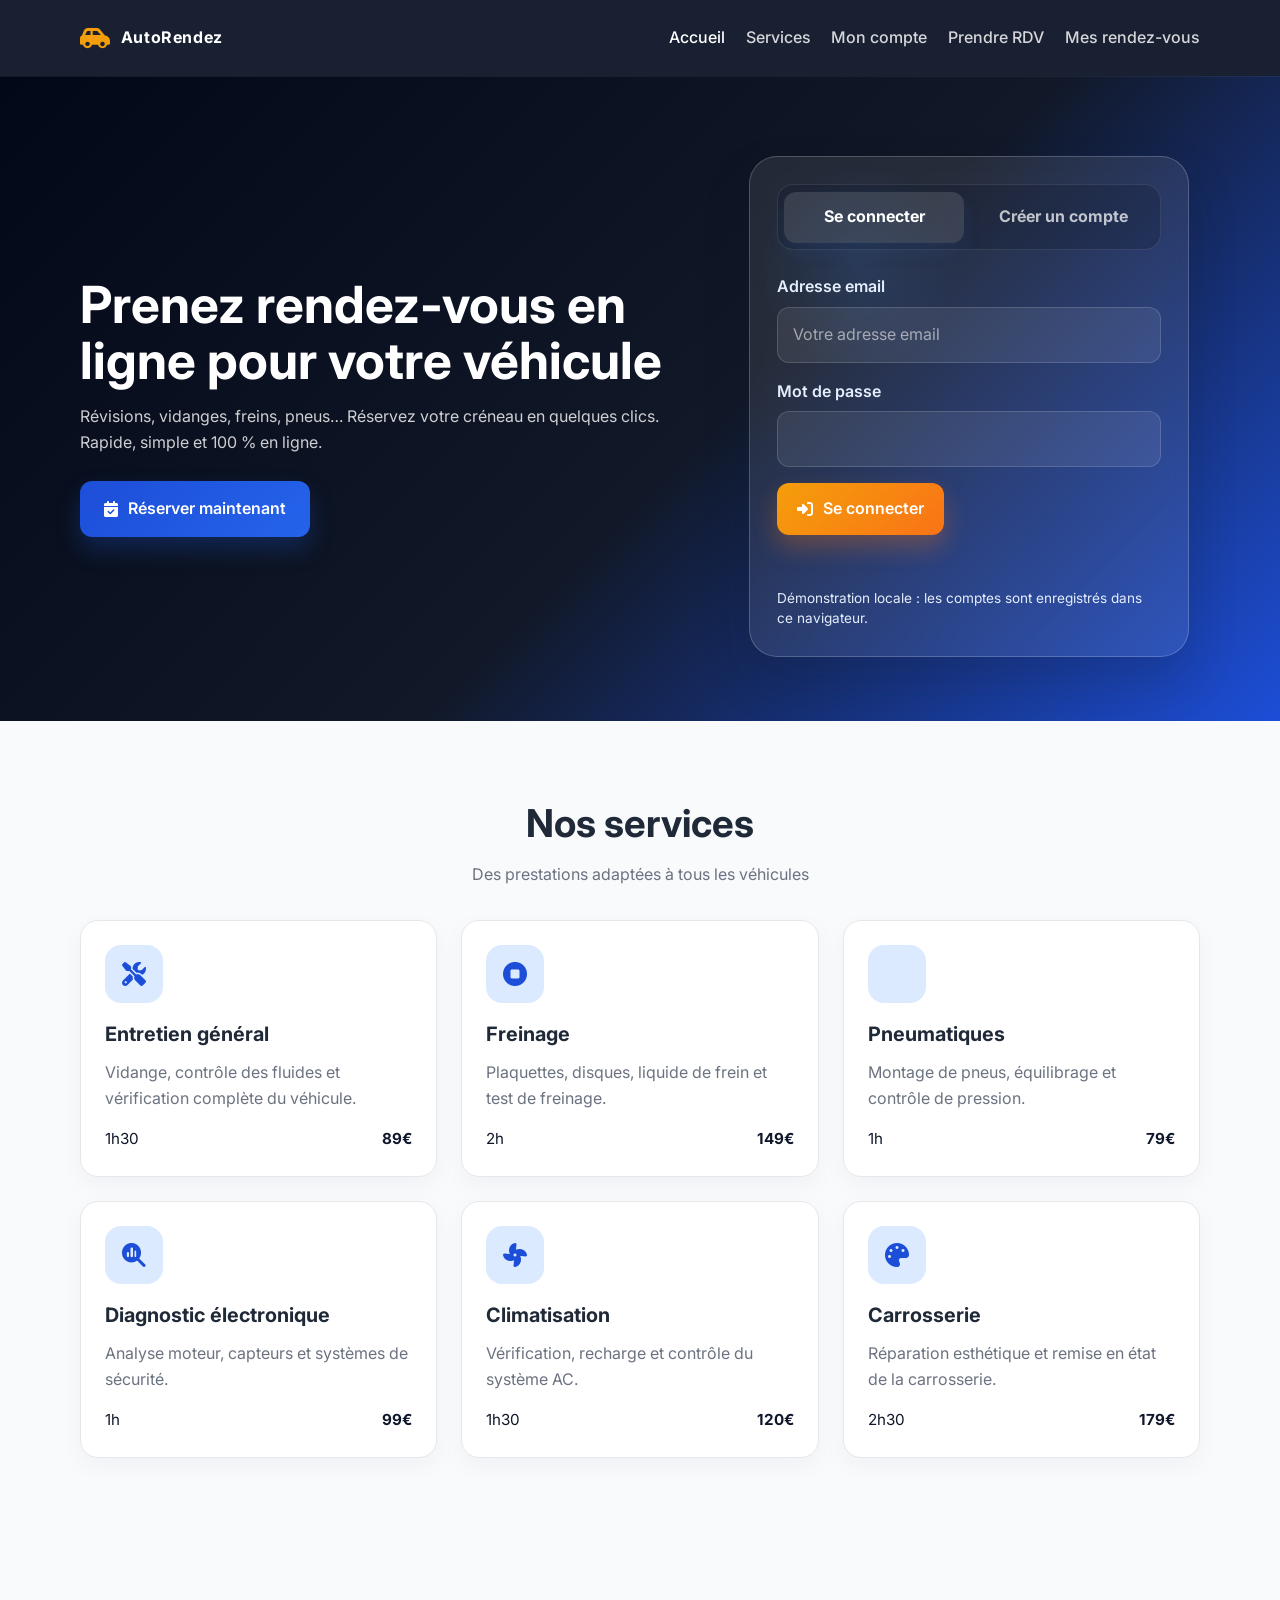
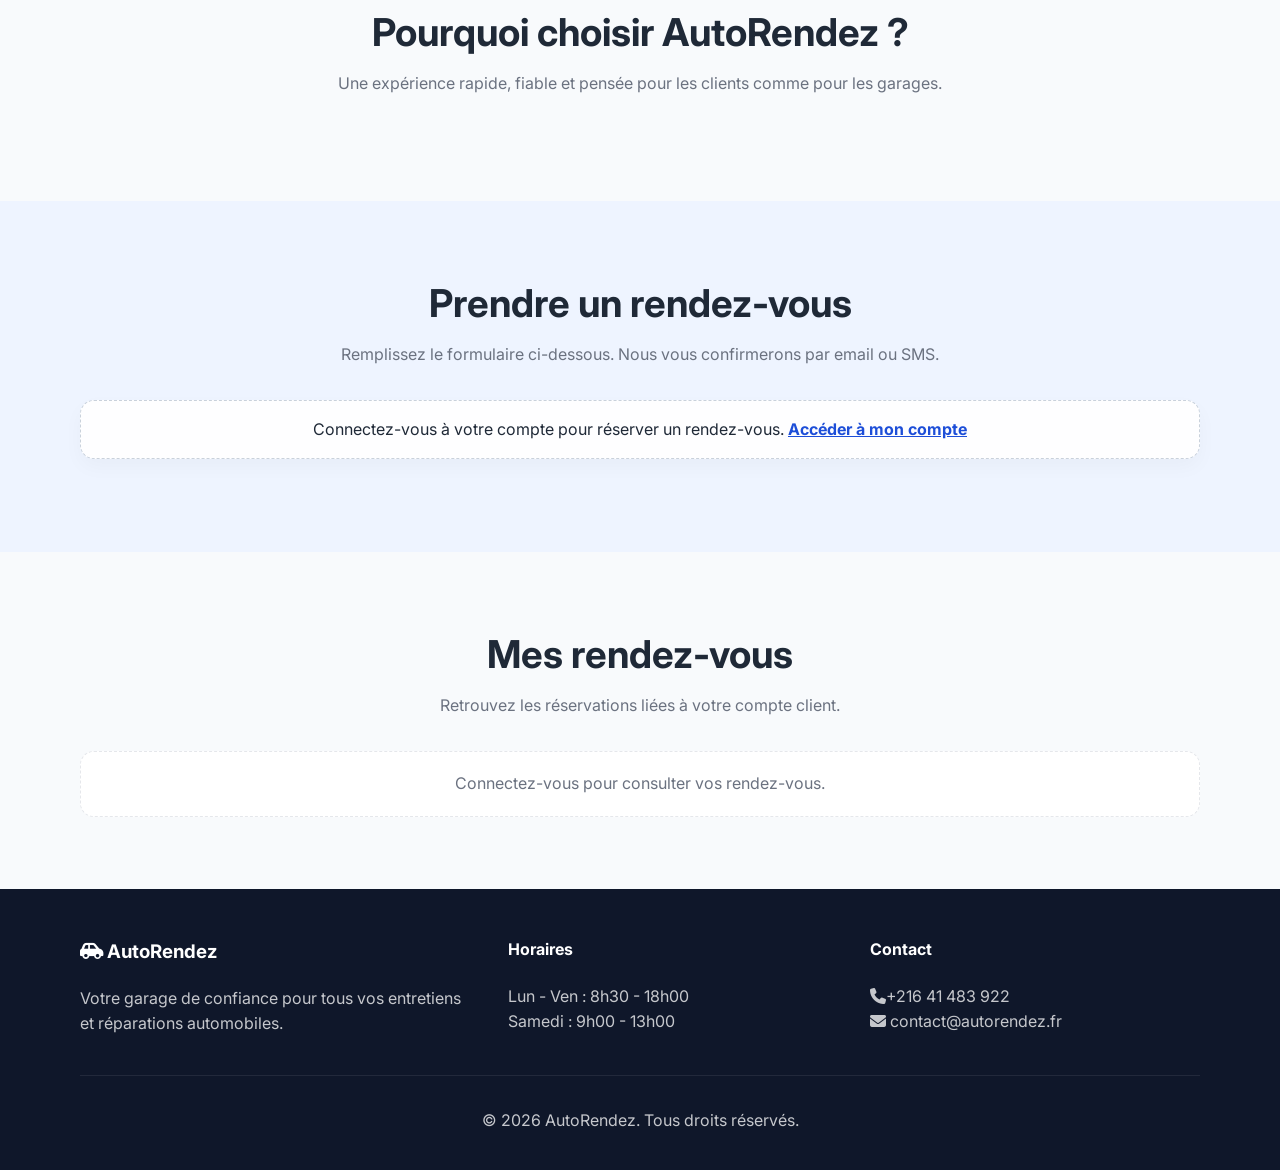
==== index.html @ a3cff9a9 "Initial project upload" ====
<!DOCTYPE html>
<html lang="fr">
<head>
  <meta charset="UTF-8">
  <meta name="viewport" content="width=device-width, initial-scale=1.0">
  <meta name="theme-color" content="#0f172a">
  <meta name="apple-mobile-web-app-capable" content="yes">
  <link rel="manifest" href="manifest.webmanifest">
  <title>AutoRendez — Prise de rendez-vous garage automobile</title>
  <link rel="stylesheet" href="css/styles.css">
  <link rel="stylesheet" href="https://cdnjs.cloudflare.com/ajax/libs/font-awesome/6.5.1/css/all.min.css">
  <link href="https://fonts.googleapis.com/css2?family=Inter:wght@400;500;600;700&display=swap" rel="stylesheet">
</head>
<body>
  <header class="header">
    <div class="container header-content">
      <a href="index.html" class="logo">
        <i class="fas fa-car-side"></i>
        <span>AutoRendez</span>
      </a>
      <nav class="nav">
        <a href="#accueil" class="nav-link active">Accueil</a>
        <a href="#services" class="nav-link">Services</a>
        <a href="#compte" class="nav-link">Mon compte</a>
        <a href="#rdv" class="nav-link">Prendre RDV</a>
        <a href="#mes-rdv" class="nav-link">Mes rendez-vous</a>
      </nav>
      <button type="button" class="btn btn-primary btn-sm pwa-install-btn hidden" data-install-app>
        <i class="fas fa-download"></i> Installer l’app
      </button>
      <button class="mobile-menu-btn" id="mobileMenuBtn" aria-label="Menu mobile">
        <i class="fas fa-bars"></i>
      </button>
    </div>
  </header>
  <p id="pwaStatus" class="pwa-status hidden" role="status" aria-live="polite"></p>

  <div class="mobile-nav" id="mobileNav">
    <a href="#accueil" class="nav-link">Accueil</a>
    <a href="#services" class="nav-link">Services</a>
    <a href="#compte" class="nav-link">Mon compte</a>
    <a href="#rdv" class="nav-link">Prendre RDV</a>
    <a href="#mes-rdv" class="nav-link">Mes rendez-vous</a>
  </div>

  <section id="accueil" class="hero">
    <div class="container hero-content">
      <div class="hero-text">
        <h1>Prenez rendez-vous en ligne pour votre véhicule</h1>
        <p>Révisions, vidanges, freins, pneus… Réservez votre créneau en quelques clics. Rapide, simple et 100 % en ligne.</p>
        <a href="#rdv" class="btn btn-primary btn-lg">
          <i class="fas fa-calendar-check"></i> Réserver maintenant
        </a>
      </div>

      <div class="hero-auth">
        <div id="accountForms" class="account-card">
          <div class="auth-tabs" role="tablist" aria-label="Accès à votre compte">
            <button type="button" class="auth-tab active" id="loginTab" role="tab" aria-selected="true" aria-controls="loginForm">
              Se connecter
            </button>
            <button type="button" class="auth-tab" id="registerTab" role="tab" aria-selected="false" aria-controls="registerForm">
              Créer un compte
            </button>
          </div>

          <form id="loginForm" class="auth-form" role="tabpanel" aria-labelledby="loginTab">
            <div class="form-group">
              <label for="loginEmail">Adresse email</label>
              <input type="email" id="loginEmail" name="email" autocomplete="username" placeholder="Votre adresse email" required>
            </div>
            <div class="form-group">
              <label for="loginPassword">Mot de passe</label>
              <input type="password" id="loginPassword" name="password" autocomplete="current-password" required>
            </div>
            <button type="submit" class="btn btn-primary">
              <i class="fas fa-right-to-bracket"></i> Se connecter
            </button>
          </form>

          <form id="registerForm" class="auth-form hidden" role="tabpanel" aria-labelledby="registerTab">
            <div class="form-grid">
              <div class="form-group">
                <label for="accountName">Nom complet</label>
                <input type="text" id="accountName" name="nom" autocomplete="name" required>
              </div>
              <div class="form-group">
                <label for="accountPhone">Téléphone</label>
                <input type="tel" id="accountPhone" name="telephone" autocomplete="tel" required>
              </div>
              <div class="form-group">
                <label for="registerEmail">Adresse email</label>
                <input type="email" id="registerEmail" name="email" autocomplete="email" required>
              </div>
              <div class="form-group">
                <label for="registerPassword">Mot de passe (8 caractères minimum)</label>
                <input type="password" id="registerPassword" name="password" autocomplete="new-password" minlength="8" required>
              </div>
              <div class="form-group">
                <label for="confirmPassword">Confirmer le mot de passe</label>
                <input type="password" id="confirmPassword" name="confirmPassword" autocomplete="new-password" minlength="8" required>
              </div>
            </div>
            <button type="submit" class="btn btn-primary">
              <i class="fas fa-user-plus"></i> Créer mon compte
            </button>
          </form>
          <p id="authMessage" class="auth-message" role="status" aria-live="polite"></p>
          <p class="auth-notice">Démonstration locale : les comptes sont enregistrés dans ce navigateur.</p>
        </div>
      </div>
    </div>
  </section>

  <section id="services" class="section">
    <div class="container">
      <div class="section-header">
        <h2>Nos services</h2>
        <p>Des prestations adaptées à tous les véhicules</p>
      </div>
      <div class="services-grid" id="servicesGrid"></div>
    </div>
  </section>

  <section id="compte" class="section">
    <div class="container">
      <div class="section-header">
        <h2>Pourquoi choisir AutoRendez ?</h2>
        <p>Une expérience rapide, fiable et pensée pour les clients comme pour les garages.</p>
      </div>

      <div id="accountWelcome" class="account-card account-welcome hidden">
        <div>
          <h3>Bonjour, <span id="welcomeName"></span> !</h3>
          <p>Vous êtes connecté avec <span id="welcomeEmail"></span>.</p>
        </div>
        <button type="button" id="logoutButton" class="btn btn-outline">
          <i class="fas fa-right-from-bracket"></i> Se déconnecter
        </button>
      </div>
    </div>
  </section>

  <section id="rdv" class="section section-alt">
    <div class="container">
      <div class="section-header">
        <h2>Prendre un rendez-vous</h2>
        <p>Remplissez le formulaire ci-dessous. Nous vous confirmerons par email ou SMS.</p>
      </div>

      <p id="bookingAuthNotice" class="auth-required">Connectez-vous à votre compte pour réserver un rendez-vous. <a href="#compte">Accéder à mon compte</a></p>

      <form id="bookingForm" class="booking-form hidden">
        <div class="form-grid">
          <div class="form-group">
            <label for="nom">Nom complet *</label>
            <input type="text" id="nom" name="nom" required placeholder="Jean Dupont" readonly>
          </div>
          <div class="form-group">
            <label for="email">Email *</label>
            <input type="email" id="email" name="email" required placeholder="jean.dupont@email.com" readonly>
          </div>
          <div class="form-group">
            <label for="telephone">Téléphone *</label>
            <input type="tel" id="telephone" name="telephone" required placeholder="+216 41 483 922" readonly>
          </div>
          <div class="form-group">
            <label for="marque">Marque du véhicule *</label>
            <input type="text" id="marque" name="marque" required placeholder="Peugeot, Renault, Toyota…">
          </div>
          <div class="form-group">
            <label for="modele">Modèle *</label>
            <input type="text" id="modele" name="modele" required placeholder="301, Clio, Corolla…">
          </div>
          <div class="form-group">
            <label for="annee">Année</label>
            <input type="number" id="annee" name="annee" min="1990" max="2026" placeholder="2020">
          </div>
          <div class="form-group">
            <label for="immatriculation">Immatriculation</label>
            <input type="text" id="immatriculation" name="immatriculation" placeholder="123TUN4546">
          </div>
          <div class="form-group">
            <label for="service">Service souhaité *</label>
            <select id="service" name="service" required>
              <option value="">-- Choisir un service --</option>
            </select>
          </div>
          <div class="form-group">
            <label for="date">Date souhaitée *</label>
            <input type="date" id="date" name="date" required>
          </div>
          <div class="form-group">
            <label for="creneau">Créneau horaire *</label>
            <select id="creneau" name="creneau" required>
              <option value="">-- Choisir un créneau --</option>
              <option value="08:30">08:30 - 09:30</option>
              <option value="09:30">09:30 - 10:30</option>
              <option value="10:30">10:30 - 11:30</option>
              <option value="11:30">11:30 - 12:30</option>
              <option value="14:00">14:00 - 15:00</option>
              <option value="15:00">15:00 - 16:00</option>
              <option value="16:00">16:00 - 17:00</option>
              <option value="17:00">17:00 - 18:00</option>
            </select>
          </div>
        </div>
        <p id="bookingAvailability" class="auth-notice" role="status" aria-live="polite"></p>

        <div class="form-group full">
          <label for="message">Message / remarques</label>
          <textarea id="message" name="message" rows="3" placeholder="Problème rencontré, demande particulière…"></textarea>
        </div>

        <div class="form-actions">
          <button type="submit" class="btn btn-primary btn-lg">
            <i class="fas fa-check"></i> Confirmer le rendez-vous
          </button>
        </div>
      </form>

      <div id="bookingSuccess" class="alert alert-success hidden">
        <i class="fas fa-check-circle"></i>
        <div>
          <strong>Rendez-vous enregistré !</strong>
          <p>Votre demande a bien été prise en compte. Vous recevrez une confirmation par email ou par SMS.</p>
          <button type="button" id="bookingPrintButton" class="btn btn-outline hidden">
            <i class="fas fa-file-pdf"></i> Imprimer / enregistrer en PDF
          </button>
        </div>
      </div>
    </div>      
  </section>

  <section id="mes-rdv" class="section">
    <div class="container">
      <div class="section-header">
        <h2>Mes rendez-vous</h2>
        <p>Retrouvez les réservations liées à votre compte client.</p>
      </div>

      <div id="myAppointments" class="appointments-list">
        <p class="empty-state">Connectez-vous pour consulter vos rendez-vous.</p>
      </div>
    </div>
  </section>

  <div id="bookingPrintDocument" class="booking-print-document" aria-hidden="true"></div>

  <footer class="footer">
    <div class="container">
      <div class="footer-grid">
        <div>
          <h3><i class="fas fa-car-side"></i> AutoRendez</h3>
          <p>Votre garage de confiance pour tous vos entretiens et réparations automobiles.</p>
        </div>
        <div>
          <h4>Horaires</h4>
          <p>Lun - Ven : 8h30 - 18h00<br>Samedi : 9h00 - 13h00</p>
        </div>
        <div>
          <h4>Contact</h4>
          <p><i class="fas fa-phone"></i>+216 41 483 922<br>
             <i class="fas fa-envelope"></i> contact@autorendez.fr</p>
        </div>
      </div>
      <div class="footer-bottom">
        <p>&copy; 2026 AutoRendez. Tous droits réservés.</p>
      </div>
    </div>
  </footer>

  <script src="js/app.js"></script>
  <script src="js/client.js"></script>

  <script>
    (() => {
      if (window.__autorendezAuthInlineLoaded) return;
      window.__autorendezAuthInlineLoaded = true;

      const ACCOUNTS_KEY = 'autorendez_accounts';
      const SESSION_KEY = 'autorendez_client_session';
      const PASSWORD_ITERATIONS = 120000;

      const normalizeEmail = (email) => String(email || '').trim().toLowerCase();

      const getAccounts = () => {
        const raw = localStorage.getItem(ACCOUNTS_KEY);
        const accounts = raw ? JSON.parse(raw) : [];
        return Array.isArray(accounts) ? accounts : [];
      };

      const setAuthMessage = (message) => {
        const messageElement = document.getElementById('authMessage');
        if (!messageElement) return;
        messageElement.textContent = message;
        messageElement.classList.remove('success');
      };

      const encodeBytes = (bytes) => btoa(String.fromCharCode(...bytes));
      const decodeBytes = (value) => Uint8Array.from(atob(value), (character) => character.charCodeAt(0));

      const hashPassword = async (password, salt = window.crypto.getRandomValues(new Uint8Array(16))) => {
        if (!window.crypto || !window.crypto.subtle) {
          throw new Error('Le stockage sécurisé des mots de passe nécessite un navigateur moderne et une page servie en HTTPS ou sur localhost.');
        }

        const key = await window.crypto.subtle.importKey(
          'raw',
          new TextEncoder().encode(password),
          'PBKDF2',
          false,
          ['deriveBits']
        );

        const hash = await window.crypto.subtle.deriveBits({
          name: 'PBKDF2',
          salt,
          iterations: PASSWORD_ITERATIONS,
          hash: 'SHA-256'
        }, key, 256);

        return {
          salt: encodeBytes(salt),
          passwordHash: encodeBytes(new Uint8Array(hash))
        };
      };

      const verifyPassword = async (password, account) => {
        const result = await hashPassword(password, decodeBytes(account.salt));
        return result.passwordHash === account.passwordHash;
      };

      const showAccount = (account) => {
        const accountForms = document.getElementById('accountForms');
        const accountWelcome = document.getElementById('accountWelcome');
        const welcomeName = document.getElementById('welcomeName');
        const welcomeEmail = document.getElementById('welcomeEmail');
        const bookingAuthNotice = document.getElementById('bookingAuthNotice');
        const bookingForm = document.getElementById('bookingForm');

        if (accountForms) accountForms.classList.add('hidden');
        if (accountWelcome) accountWelcome.classList.remove('hidden');
        if (welcomeName) welcomeName.textContent = account.nom;
        if (welcomeEmail) welcomeEmail.textContent = account.email;
        if (bookingAuthNotice) bookingAuthNotice.classList.add('hidden');
        if (bookingForm) {
          bookingForm.classList.remove('hidden');
          bookingForm.elements.nom.value = account.nom;
          bookingForm.elements.email.value = account.email;
          bookingForm.elements.telephone.value = account.telephone;
        }
      };

      document.addEventListener('DOMContentLoaded', () => {
        if (window.handleLogin && window.handleRegistration) return;

        const loginForm = document.getElementById('loginForm');
        const registerForm = document.getElementById('registerForm');
        const loginTab = document.getElementById('loginTab');
        const registerTab = document.getElementById('registerTab');
        const logoutButton = document.getElementById('logoutButton');

        if (!loginForm || !registerForm) return;

        const showSignedOut = () => {
          const accountForms = document.getElementById('accountForms');
          const accountWelcome = document.getElementById('accountWelcome');
          const bookingAuthNotice = document.getElementById('bookingAuthNotice');
          const bookingForm = document.getElementById('bookingForm');
          const bookingSuccess = document.getElementById('bookingSuccess');

          if (accountForms) accountForms.classList.remove('hidden');
          if (accountWelcome) accountWelcome.classList.add('hidden');
          if (bookingAuthNotice) bookingAuthNotice.classList.remove('hidden');
          if (bookingForm) {
            bookingForm.classList.add('hidden');
            bookingForm.reset();
          }
          if (bookingSuccess) bookingSuccess.classList.add('hidden');
        };

        const setAccountFormMode = (mode) => {
          const isRegisterMode = mode === 'register';
          loginForm.classList.toggle('hidden', isRegisterMode);
          registerForm.classList.toggle('hidden', !isRegisterMode);
          loginTab?.classList.toggle('active', !isRegisterMode);
          registerTab?.classList.toggle('active', isRegisterMode);
          loginTab?.setAttribute('aria-selected', String(!isRegisterMode));
          registerTab?.setAttribute('aria-selected', String(isRegisterMode));
          setAuthMessage('');
        };

        loginTab?.addEventListener('click', () => setAccountFormMode('login'));
        registerTab?.addEventListener('click', () => setAccountFormMode('register'));

        loginForm.addEventListener('submit', async (event) => {
          event.preventDefault();
          const formData = new FormData(loginForm);
          const email = normalizeEmail(formData.get('email'));
          const password = String(formData.get('password') || '');

          try {
            const account = getAccounts().find((savedAccount) => normalizeEmail(savedAccount.email) === email);
            if (!account || !(await verifyPassword(password, account))) {
              setAuthMessage('Adresse email ou mot de passe incorrect.');
              return;
            }

            sessionStorage.setItem(SESSION_KEY, email);
            loginForm.reset();
            showAccount(account);
          } catch (error) {
            setAuthMessage(error.message || 'Impossible de se connecter. Vérifiez le stockage de votre navigateur.');
          }
        });

        registerForm.addEventListener('submit', async (event) => {
          event.preventDefault();
          const formData = new FormData(registerForm);
          const nom = String(formData.get('nom') || '').trim();
          const telephone = String(formData.get('telephone') || '').trim();
          const email = normalizeEmail(formData.get('email'));
          const password = String(formData.get('password') || '');
          const confirmPassword = String(formData.get('confirmPassword') || '');

          if (password !== confirmPassword) {
            setAuthMessage('Les deux mots de passe ne correspondent pas.');
            return;
          }

          try {
            const accounts = getAccounts();
            if (accounts.some((account) => normalizeEmail(account.email) === email)) {
              setAuthMessage('Un compte existe déjà avec cette adresse email.');
              return;
            }

            const credentials = await hashPassword(password);
            const account = { nom, telephone, email, ...credentials };
            localStorage.setItem(ACCOUNTS_KEY, JSON.stringify([...accounts, account]));
            sessionStorage.setItem(SESSION_KEY, email);
            registerForm.reset();
            showAccount(account);
          } catch (error) {
            setAuthMessage(error.message || 'Impossible de créer le compte. Vérifiez le stockage de votre navigateur.');
          }
        });

        logoutButton?.addEventListener('click', () => {
          try {
            sessionStorage.removeItem(SESSION_KEY);
            showSignedOut();
            setAuthMessage('');
          } catch (error) {
            setAuthMessage('Impossible de fermer la session. Vérifiez le stockage de votre navigateur.');
          }
        });

        try {
          const sessionEmail = sessionStorage.getItem(SESSION_KEY);
          const account = sessionEmail && getAccounts().find((savedAccount) => normalizeEmail(savedAccount.email) === sessionEmail);
          if (account) {
            showAccount(account);
          } else {
            showSignedOut();
          }
        } catch (error) {
          showSignedOut();
          setAuthMessage(error.message || 'Impossible de charger votre compte.');
        }
      });
    })();
  </script>
  <script src="js/pwa.js"></script>
</body>
</html>
---- css/styles.css ----
:root {
  --primary: #0f172a;
  --primary-light: #1d4ed8;
  --primary-soft: #dbeafe;
  --accent: #f59e0b;
  --danger: #dc2626;
  --success: #16a34a;
  --text: #1f2937;
  --muted: #6b7280;
  --border: #e5e7eb;
  --bg: #f8fafc;
  --white: #ffffff;
  --shadow: 0 18px 38px rgba(15, 23, 42, 0.08);
}

* {
  box-sizing: border-box;
}

html {
  scroll-behavior: smooth;
}

body {
  margin: 0;
  font-family: 'Inter', sans-serif;
  background: var(--bg);
  color: var(--text);
  line-height: 1.6;
}

img {
  max-width: 100%;
  display: block;
}

a {
  text-decoration: none;
  color: inherit;
}

button, input, select, textarea {
  font: inherit;
}

.container {
  width: min(1120px, calc(100% - 2rem));
  margin: 0 auto;
}

.hidden {
  display: none !important;
}

.header {
  position: sticky;
  top: 0;
  z-index: 50;
  background: rgba(15, 23, 42, 0.96);
  backdrop-filter: blur(10px);
  box-shadow: 0 1px 0 rgba(255, 255, 255, 0.06);
}

.header-content {
  display: flex;
  align-items: center;
  justify-content: space-between;
  min-height: 76px;
}

.logo {
  display: inline-flex;
  align-items: center;
  gap: 10px;
  font-weight: 700;
  color: var(--white);
  letter-spacing: 0.04em;
}

.logo i {
  color: var(--accent);
  font-size: 1.5rem;
}

.pwa-install-btn {
  white-space: nowrap;
}

.pwa-status {
  margin: 0;
  padding: 0.6rem 1rem;
  background: #fff7ed;
  color: #9a3412;
  text-align: center;
  font-size: 0.9rem;
}

.nav {
  display: flex;
  align-items: center;
  gap: 1.3rem;
}

.nav-link {
  color: rgba(255, 255, 255, 0.82);
  font-weight: 500;
  transition: color 0.2s ease;
}

.nav-link:hover,
.nav-link.active {
  color: var(--white);
}

.mobile-menu-btn {
  display: none;
  background: transparent;
  border: 0;
  color: var(--white);
  font-size: 1.4rem;
  cursor: pointer;
}

.mobile-nav {
  display: none;
  background: #0f172a;
  padding: 1rem;
  border-top: 1px solid rgba(255, 255, 255, 0.06);
}

.mobile-nav.open {
  display: grid;
  gap: 0.8rem;
}

.hero {
  padding: 5rem 0 4rem;
  background: linear-gradient(135deg, #020817 0%, #111827 55%, #1d4ed8 100%);
  color: var(--white);
}

.hero-content {
  display: grid;
  grid-template-columns: 1.15fr 0.85fr;
  align-items: center;
  gap: 2rem;
}

.hero-text h1 {
  font-size: clamp(2.3rem, 4vw, 4rem);
  line-height: 1.1;
  margin: 0 0 1rem;
}

.hero-text p {
  color: rgba(255, 255, 255, 0.8);
  margin-bottom: 1.6rem;
  max-width: 600px;
}

.hero-auth {
  display: flex;
  justify-content: center;
}

.hero-auth .account-card {
  width: min(100%, 440px);
  margin: 0;
  background: rgba(255, 255, 255, 0.09);
  border: 1px solid rgba(255, 255, 255, 0.2);
  box-shadow: 0 24px 48px rgba(15, 23, 42, 0.2);
  backdrop-filter: blur(8px);
}

.hero-auth .auth-tabs {
  background: rgba(15, 23, 42, 0.25);
  border-color: rgba(255, 255, 255, 0.1);
}

.hero-auth .auth-tab {
  color: rgba(255, 255, 255, 0.72);
}

.hero-auth .auth-tab.active {
  background: rgba(255, 255, 255, 0.12);
  color: #ffffff;
}

.hero-auth .auth-form label,
.hero-auth .auth-notice,
.hero-auth .auth-message {
  color: #e5eefc;
}

.hero-auth input {
  background: rgba(255, 255, 255, 0.08);
  border-color: rgba(255, 255, 255, 0.15);
  color: #fff;
}

.hero-auth input::placeholder {
  color: rgba(255, 255, 255, 0.55);
}

.hero-auth input:focus {
  border-color: rgba(147, 197, 253, 0.9);
  box-shadow: 0 0 0 4px rgba(147, 197, 253, 0.18);
}

.hero-auth .btn-primary {
  background: linear-gradient(135deg, #f59e0b, #f97316);
  box-shadow: 0 12px 24px rgba(249, 115, 22, 0.3);
}

.section {
  padding: 4.5rem 0;
}

.section-alt {
  background: #eef4ff;
}

.section-header {
  margin-bottom: 2rem;
  text-align: center;
}

.section-header h2 {
  margin: 0 0 0.5rem;
  font-size: clamp(2rem, 3vw, 2.6rem);
}

.section-header p {
  margin: 0;
  color: var(--muted);
}

.services-grid {
  display: grid;
  grid-template-columns: repeat(3, minmax(0, 1fr));
  gap: 1.5rem;
}

.service-card {
  background: var(--white);
  border: 1px solid var(--border);
  border-radius: 18px;
  padding: 1.5rem;
  box-shadow: 0 8px 24px rgba(15, 23, 42, 0.04);
}

.service-icon {
  width: 58px;
  height: 58px;
  border-radius: 16px;
  display: grid;
  place-items: center;
  background: var(--primary-soft);
  color: var(--primary-light);
  font-size: 1.5rem;
  margin-bottom: 1rem;
}

.service-card h3 {
  margin: 0 0 0.6rem;
  font-size: 1.24rem;
}

.service-card p {
  margin: 0 0 1rem;
  color: var(--muted);
}

.service-meta {
  display: flex;
  align-items: center;
  justify-content: space-between;
  gap: 1rem;
  color: var(--primary);
  font-size: 0.95rem;
}

.booking-form {
  background: var(--white);
  border: 1px solid var(--border);
  border-radius: 22px;
  padding: 1.5rem;
  box-shadow: var(--shadow);
}

.account-card {
  width: min(760px, 100%);
  margin: 0 auto;
  padding: 1.7rem;
  background: linear-gradient(180deg, rgba(255, 255, 255, 0.98), rgba(248, 250, 252, 0.96));
  border: 1px solid rgba(148, 163, 184, 0.2);
  border-radius: 28px;
  box-shadow: 0 24px 52px rgba(15, 23, 42, 0.12);
  position: relative;
  overflow: hidden;
}

.account-card::before {
  content: "";
  position: absolute;
  inset: 0 auto auto 0;
  width: 220px;
  height: 220px;
  background: radial-gradient(circle, rgba(59, 130, 246, 0.16), transparent 65%);
  pointer-events: none;
}

.auth-tabs {
  display: flex;
  gap: 0.6rem;
  margin-bottom: 1.5rem;
  padding: 0.4rem;
  background: linear-gradient(180deg, #eff6ff, #f8fafc);
  border: 1px solid rgba(148, 163, 184, 0.18);
  border-radius: 16px;
  position: relative;
  z-index: 1;
}

.auth-tab {
  flex: 1;
  border: 0;
  border-radius: 12px;
  padding: 0.8rem 1rem;
  background: transparent;
  color: var(--muted);
  font-weight: 700;
  cursor: pointer;
  transition: all 0.2s ease;
}

.auth-tab:hover {
  color: var(--primary);
}

.auth-tab.active {
  background: linear-gradient(135deg, #ffffff, #e0ecff);
  color: var(--primary-light);
  box-shadow: 0 8px 18px rgba(59, 130, 246, 0.1);
}

.auth-form {
  display: grid;
  gap: 1rem;
  position: relative;
  z-index: 1;
}

.auth-form .btn {
  justify-self: start;
}

.auth-message {
  min-height: 1.5em;
  margin: 1rem 0 0;
  color: var(--danger);
  font-weight: 600;
}

.auth-message.success {
  color: var(--success);
}

.auth-notice {
  margin: 0.8rem 0 0;
  color: var(--muted);
  font-size: 0.85rem;
  line-height: 1.5;
}

.account-welcome {
  display: flex;
  align-items: center;
  justify-content: space-between;
  gap: 1rem;
  background: linear-gradient(135deg, rgba(255, 255, 255, 0.98), rgba(239, 246, 255, 0.9));
}

.account-welcome h3,
.account-welcome p {
  margin: 0;
}

.account-welcome p {
  color: var(--muted);
}

.auth-required {
  margin: 0 auto 1.3rem;
  padding: 1rem 1.2rem;
  text-align: center;
  background: rgba(255, 255, 255, 0.9);
  border: 1px dashed rgba(148, 163, 184, 0.5);
  border-radius: 14px;
  box-shadow: 0 8px 20px rgba(15, 23, 42, 0.03);
}

.auth-required a {
  color: var(--primary-light);
  font-weight: 700;
  text-decoration: underline;
}

.form-grid {
  display: grid;
  grid-template-columns: repeat(2, minmax(0, 1fr));
  gap: 1rem 1.1rem;
}

.form-group {
  display: flex;
  flex-direction: column;
  gap: 0.45rem;
}

.form-group.full {
  margin-top: 1rem;
}

label {
  font-weight: 600;
  color: var(--primary);
}

input, select, textarea {
  width: 100%;
  border: 1px solid var(--border);
  background: #fff;
  border-radius: 12px;
  padding: 0.88rem 0.95rem;
  color: var(--text);
  transition: border-color 0.2s ease, box-shadow 0.2s ease;
}

input:focus, select:focus, textarea:focus {
  outline: none;
  border-color: var(--primary-light);
  box-shadow: 0 0 0 4px rgba(29, 78, 216, 0.12);
}

textarea {
  resize: vertical;
  min-height: 110px;
}

.form-actions {
  margin-top: 1.2rem;
  display: flex;
  justify-content: flex-start;
}

.btn {
  display: inline-flex;
  align-items: center;
  justify-content: center;
  gap: 0.6rem;
  border: 0;
  border-radius: 12px;
  padding: 0.82rem 1.25rem;
  font-weight: 600;
  cursor: pointer;
  transition: transform 0.15s ease, opacity 0.15s ease;
}

.btn:hover {
  transform: translateY(-1px);
}

.btn-lg {
  padding: 0.95rem 1.5rem;
}

.btn-primary {
  background: linear-gradient(135deg, var(--primary-light), #2563eb);
  color: var(--white);
  box-shadow: 0 12px 24px rgba(37, 99, 235, 0.25);
}

.btn-outline {
  background: transparent;
  border: 1px solid var(--border);
  color: var(--primary);
}

.btn-danger {
  background: var(--danger);
  color: var(--white);
}

.btn-sm {
  padding: 0.68rem 0.9rem;
  font-size: 0.9rem;
}

.alert {
  display: flex;
  align-items: flex-start;
  gap: 0.8rem;
  margin-top: 1.4rem;
  padding: 1rem 1.1rem;
  border-radius: 14px;
  border: 1px solid transparent;
}

.alert-success {
  background: rgba(22, 163, 74, 0.09);
  border-color: rgba(22, 163, 74, 0.25);
  color: #166534;
}

.alert-error {
  background: rgba(220, 38, 38, 0.09);
  border-color: rgba(220, 38, 38, 0.25);
  color: #991b1b;
}

.alert i {
  font-size: 1.3rem;
}

.alert p {
  margin: 0.25rem 0 0;
}

.search-box {
  display: flex;
  gap: 0.8rem;
  margin-bottom: 1.4rem;
}

.search-box input {
  flex: 1;
}

.appointments-list {
  display: grid;
  gap: 1rem;
}

.booking-print-document {
  display: none;
}

.printing-booking #bookingPrintDocument {
  display: block;
}

.booking-print-letter {
  max-width: 760px;
  margin: 48px auto;
  padding: 0 32px;
  color: #1f2937;
  font: 16px/1.6 Arial, sans-serif;
}

.booking-print-letter header {
  border-bottom: 3px solid #1d4ed8;
  padding-bottom: 18px;
}

.booking-print-letter h1 {
  margin: 0;
  color: #0f172a;
  font-size: 28px;
}

.booking-print-letter h2 {
  margin-top: 36px;
  color: #0f172a;
}

.booking-print-status {
  margin: 28px 0;
  padding: 16px;
  background: #eff6ff;
  border-left: 4px solid #1d4ed8;
}

.booking-print-letter dl {
  display: grid;
  grid-template-columns: 180px 1fr;
  gap: 10px 18px;
}

.booking-print-letter dt {
  font-weight: 700;
}

.booking-print-letter dd {
  margin: 0;
}

.booking-print-letter footer {
  margin-top: 52px;
  color: #6b7280;
  font-size: 13px;
}

.appointment-item {
  display: flex;
  align-items: center;
  justify-content: space-between;
  gap: 1rem;
  background: var(--white);
  border: 1px solid var(--border);
  border-radius: 16px;
  padding: 1rem 1.1rem;
}

.appointment-item h4 {
  margin: 0 0 0.25rem;
}

.appointment-item p {
  margin: 0;
  color: var(--muted);
}

.appointment-meta {
  display: flex;
  align-items: center;
  flex-wrap: wrap;
  justify-content: flex-end;
  gap: 0.7rem;
  color: var(--muted);
}

.status-badge {
  display: inline-flex;
  align-items: center;
  padding: 0.3rem 0.7rem;
  border-radius: 999px;
  font-size: 0.74rem;
  font-weight: 700;
  text-transform: capitalize;
}

.status-pending {
  background: rgba(245, 158, 11, 0.12);
  color: #b45309;
}

.status-confirmed {
  background: rgba(34, 197, 94, 0.12);
  color: #166534;
}

.status-completed {
  background: rgba(59, 130, 246, 0.12);
  color: #1d4ed8;
}

.status-cancelled {
  background: rgba(239, 68, 68, 0.12);
  color: #b91c1c;
}

.empty-state {
  margin: 0;
  padding: 1.2rem;
  color: var(--muted);
  background: var(--white);
  border: 1px dashed var(--border);
  border-radius: 14px;
  text-align: center;
}

@media print {
  @page {
    margin: 18mm;
  }

  body.printing-booking {
    background: #fff;
    color: #1f2937;
  }

  body.printing-booking > :not(#bookingPrintDocument) {
    display: none !important;
  }

  body.printing-booking #bookingPrintDocument {
    display: block !important;
  }

  .booking-print-letter {
    margin: 0 auto;
    padding: 0;
  }
}

.footer {
  background: #0f172a;
  color: var(--white);
  padding: 3rem 0 1.25rem;
}

.footer-grid {
  display: grid;
  grid-template-columns: 1.2fr 1fr 1fr;
  gap: 2rem;
  padding-bottom: 1.4rem;
}

.footer h3,
.footer h4 {
  margin-top: 0;
}

.footer p {
  color: rgba(255, 255, 255, 0.76);
}

.footer-bottom {
  border-top: 1px solid rgba(255, 255, 255, 0.08);
  padding-top: 1rem;
  text-align: center;
}

.footer-bottom a {
  color: #bfdbfe;
}

.admin-body {
  background: #f3f7ff;
}

.login-screen {
  min-height: 100vh;
  display: grid;
  place-items: center;
  background: linear-gradient(135deg, #0f172a 0%, #1d4ed8 100%);
  padding: 2rem;
}

.login-card {
  width: min(440px, 100%);
  background: rgba(255, 255, 255, 0.96);
  border-radius: 20px;
  box-shadow: var(--shadow);
  padding: 2rem;
}

.login-header {
  text-align: center;
  margin-bottom: 1.5rem;
}

.login-header i {
  font-size: 2.2rem;
  color: var(--primary-light);
}

.login-header h1 {
  margin: 0.6rem 0 0.25rem;
  font-size: 2rem;
}

.login-header p {
  margin: 0;
  color: var(--muted);
}

.login-hint {
  text-align: center;
  margin-top: 1rem;
  color: var(--muted);
}

code {
  background: #eef2ff;
  color: var(--primary);
  padding: 0.2rem 0.5rem;
  border-radius: 8px;
}

.back-link {
  display: inline-flex;
  align-items: center;
  gap: 0.5rem;
  margin-top: 1rem;
  color: var(--primary);
  font-weight: 600;
}

.dashboard {
  display: flex;
  min-height: 100vh;
}

.sidebar {
  width: 260px;
  background: #0f172a;
  color: var(--white);
  padding: 1.2rem 1rem;
  display: flex;
  flex-direction: column;
  gap: 1rem;
}

.sidebar-header {
  display: flex;
  align-items: center;
  gap: 0.75rem;
  font-size: 1.2rem;
  font-weight: 700;
  padding: 0.7rem 0.8rem;
}

.sidebar-nav {
  display: grid;
  gap: 0.5rem;
}

.sidebar-link {
  display: flex;
  align-items: center;
  gap: 0.7rem;
  padding: 0.9rem 0.8rem;
  color: rgba(255, 255, 255, 0.8);
  border-radius: 12px;
  transition: background 0.2s ease, color 0.2s ease;
}

.sidebar-link.active,
.sidebar-link:hover {
  background: rgba(148, 163, 184, 0.15);
  color: var(--white);
}

.sidebar-footer {
  margin-top: auto;
  display: grid;
  gap: 0.75rem;
}

.main-content {
  flex: 1;
  padding: 2rem;
}

.admin-header {
  display: flex;
  align-items: center;
  justify-content: space-between;
  gap: 1rem;
  margin-bottom: 1.5rem;
}

.admin-header h2 {
  margin: 0;
  font-size: 2rem;
}

.header-actions {
  display: flex;
  align-items: center;
  flex-wrap: wrap;
  justify-content: flex-end;
  gap: 0.7rem;
}

.admin-badge {
  display: inline-flex;
  align-items: center;
  gap: 0.5rem;
  background: var(--primary-soft);
  color: var(--primary);
  border-radius: 999px;
  padding: 0.52rem 0.8rem;
  font-weight: 600;
}

.admin-section {
  display: block;
}

.stats-grid {
  display: grid;
  grid-template-columns: repeat(4, minmax(0, 1fr));
  gap: 1rem;
  margin-bottom: 1.5rem;
}

.stat-card {
  display: flex;
  align-items: center;
  gap: 1rem;
  background: var(--white);
  border: 1px solid var(--border);
  border-radius: 18px;
  padding: 1.2rem;
  box-shadow: 0 10px 25px rgba(15, 23, 42, 0.03);
}

.stat-icon {
  width: 52px;
  height: 52px;
  border-radius: 14px;
  display: grid;
  place-items: center;
  font-size: 1.35rem;
}

.stat-icon.blue {
  background: rgba(59, 130, 246, 0.12);
  color: #1d4ed8;
}

.stat-icon.orange {
  background: rgba(245, 158, 11, 0.12);
  color: #b45309;
}

.stat-icon.green {
  background: rgba(34, 197, 94, 0.14);
  color: #166534;
}

.stat-icon.red {
  background: rgba(239, 68, 68, 0.12);
  color: #b91c1c;
}

.stat-card h3 {
  margin: 0 0 0.1rem;
  font-size: 1.6rem;
}

.stat-card p {
  margin: 0;
  color: var(--muted);
}

.card {
  background: var(--white);
  border: 1px solid var(--border);
  border-radius: 18px;
  padding: 1.2rem;
  box-shadow: 0 10px 25px rgba(15, 23, 42, 0.03);
}

.card h3 {
  margin-top: 0;
}

.emailjs-settings {
  margin-bottom: 1rem;
}

.emailjs-settings .form-grid {
  margin-bottom: 1rem;
}

.service-form {
  margin: 1.5rem 0;
  padding: 1rem;
  border: 1px solid var(--border);
  border-radius: 14px;
  background: #f8fafc;
}

.service-form-actions,
.service-admin-actions {
  display: flex;
  align-items: center;
  flex-wrap: wrap;
  gap: 0.6rem;
  margin-top: 1rem;
}

.service-admin-message {
  min-height: 1.5rem;
  margin: 0.5rem 0 1rem;
  color: var(--success);
  font-weight: 600;
}

.service-admin-message.error {
  color: var(--danger);
}

.services-admin-list {
  display: grid;
  grid-template-columns: repeat(auto-fit, minmax(240px, 1fr));
  gap: 1rem;
}

.admin-service {
  display: flex;
  flex-direction: column;
}

.admin-service .service-admin-actions {
  margin-top: auto;
  padding-top: 1rem;
}

.table-responsive {
  overflow-x: auto;
}

table {
  width: 100%;
  border-collapse: collapse;
}

th, td {
  padding: 0.8rem 0.75rem;
  text-align: left;
  border-bottom: 1px solid var(--border);
  vertical-align: top;
}

th {
  color: var(--muted);
  font-size: 0.82rem;
  text-transform: uppercase;
  letter-spacing: 0.04em;
}

tbody tr:hover {
  background: #f8fafc;
}

.toolbar {
  margin-bottom: 1rem;
}

.filters {
  display: flex;
  gap: 0.8rem;
  align-items: center;
}

.filters select,
.filters input {
  max-width: 250px;
}

.action-buttons {
  display: flex;
  gap: 0.5rem;
  flex-wrap: wrap;
}

.action-btn {
  border: 0;
  border-radius: 10px;
  padding: 0.45rem 0.7rem;
  font-size: 0.75rem;
  font-weight: 700;
  cursor: pointer;
}

.action-btn.confirm {
  background: rgba(34, 197, 94, 0.12);
  color: #166534;
}

.action-btn.cancel {
  background: rgba(239, 68, 68, 0.12);
  color: #b91c1c;
}

.action-btn.complete {
  background: rgba(59, 130, 246, 0.12);
  color: #1d4ed8;
}

@media (max-width: 900px) {
  .hero-content,
  .services-grid,
  .stats-grid,
  .footer-grid,
  .form-grid {
    grid-template-columns: 1fr;
  }

  .nav {
    display: none;
  }

  .mobile-menu-btn {
    display: inline-flex;
  }

  .dashboard {
    display: block;
  }

  .sidebar {
    width: 100%;
    border-bottom: 1px solid rgba(255, 255, 255, 0.08);
  }

  .filters {
    flex-direction: column;
    align-items: stretch;
  }

  .filters select,
  .filters input {
    max-width: 100%;
  }
}

@media (max-width: 640px) {
  .appointment-item {
    flex-direction: column;
    align-items: flex-start;
  }

  .appointment-meta {
    justify-content: flex-start;
    width: 100%;
  }

  .search-box {
    flex-direction: column;
  }

  .account-welcome {
    align-items: stretch;
    flex-direction: column;
  }

  .main-content {
    padding: 1rem;
  }
}
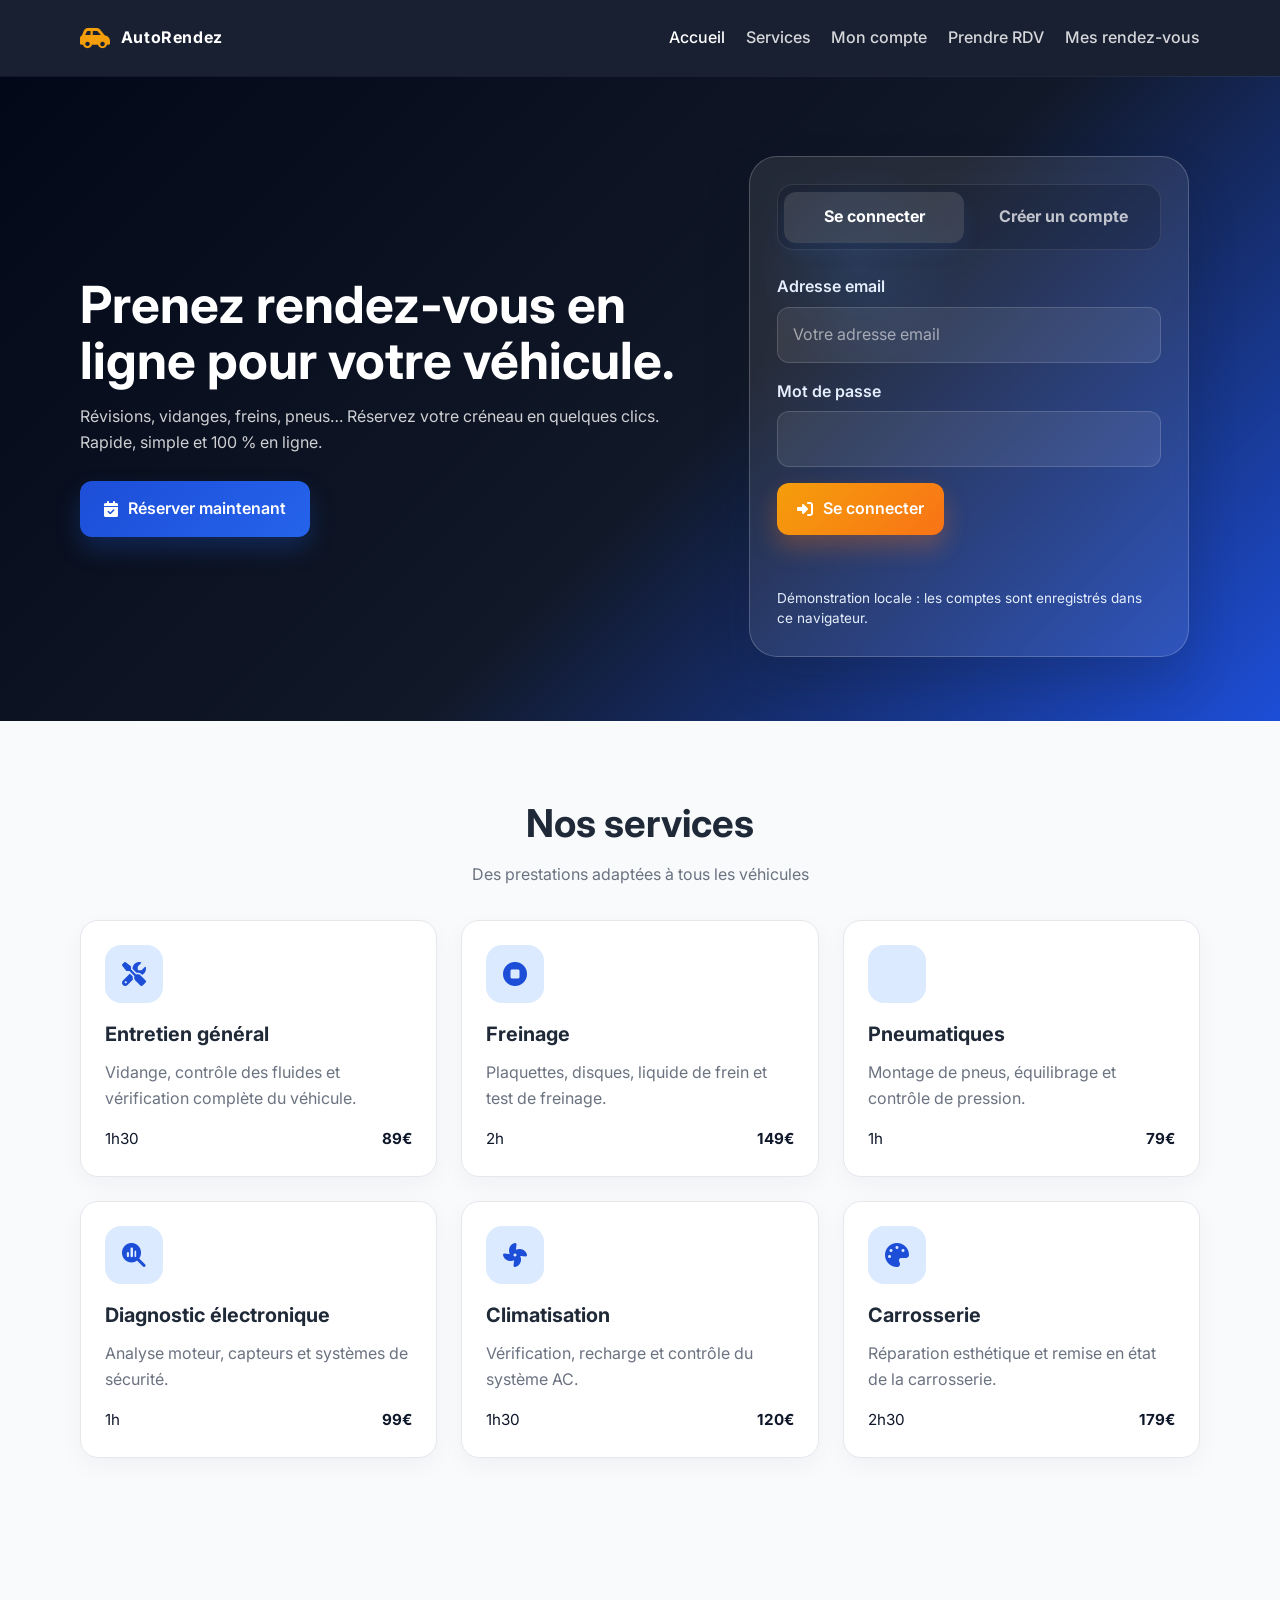
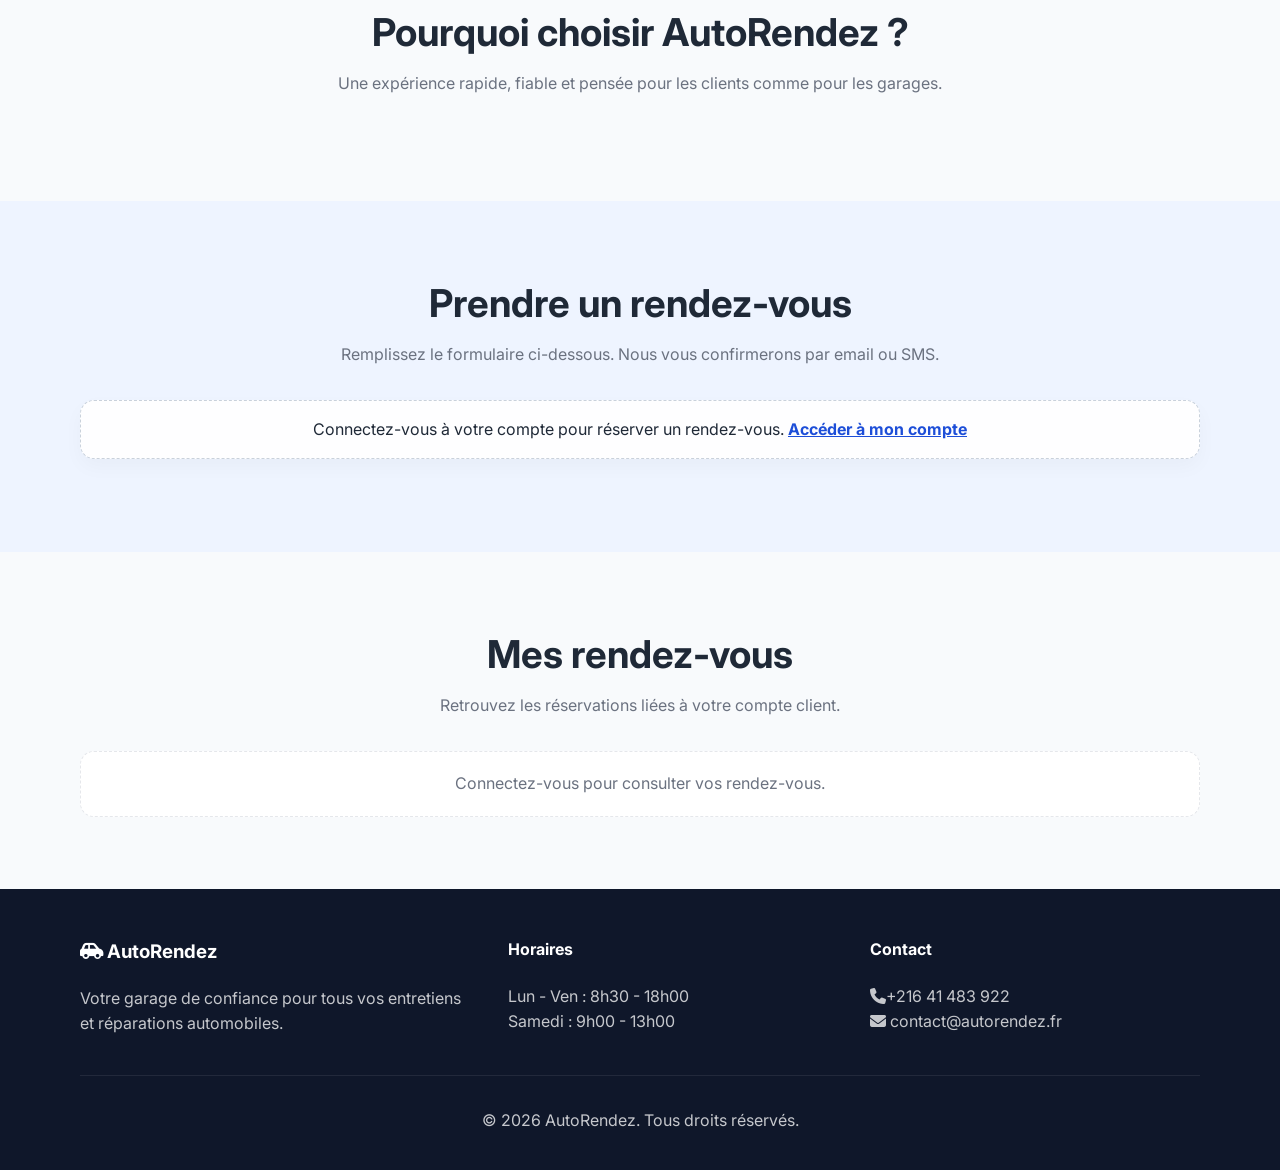
==== commit 2701b7f9: "first commit" ====
--- a/index.html
+++ b/index.html
@@ -46,7 +46,7 @@
   <section id="accueil" class="hero">
     <div class="container hero-content">
       <div class="hero-text">
-        <h1>Prenez rendez-vous en ligne pour votre véhicule</h1>
+        <h1>Prenez rendez-vous en ligne pour votre véhicule.</h1>
         <p>Révisions, vidanges, freins, pneus… Réservez votre créneau en quelques clics. Rapide, simple et 100 % en ligne.</p>
         <a href="#rdv" class="btn btn-primary btn-lg">
           <i class="fas fa-calendar-check"></i> Réserver maintenant
